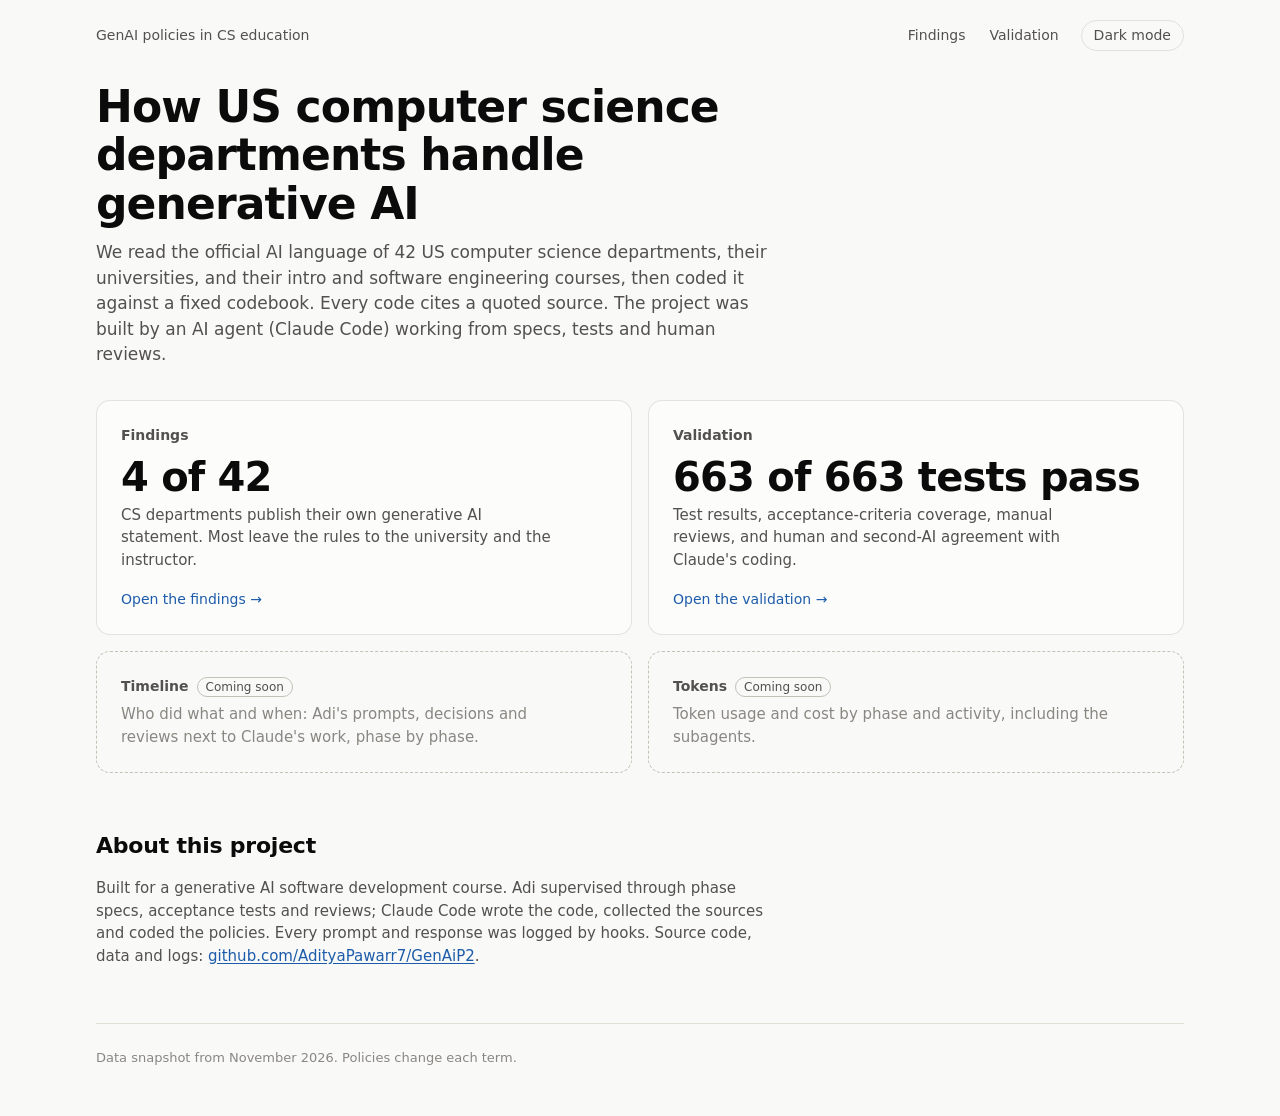
==== docs/index.html @ 7617d33b "Phase 7: landing page, README, link checks; privacy redactions docs/index.html (Findings, Validation" ====
<!doctype html>
<html lang="en">
<head>
<meta charset="utf-8">
<meta name="viewport" content="width=device-width, initial-scale=1">
<title>GenAI CS Policies</title>
<meta name="description" content="How 42 US computer science departments handle generative AI: findings, validation, and how the project was built with an AI agent.">
<script>
  // Apply a saved theme before first paint (per-viewer convenience only).
  try { var t = localStorage.getItem("theme"); if (t === "light" || t === "dark") document.documentElement.dataset.theme = t; } catch (e) {}
</script>
<link rel="stylesheet" href="assets/base.css">
<link rel="stylesheet" href="assets/home.css">
</head>
<body>
<div class="wrap">
  <header class="top">
    <a class="site" href="index.html" aria-current="page">GenAI policies in CS education</a>
    <nav class="pages" aria-label="Dashboards">
      <a href="findings.html">Findings</a>
      <a href="validation.html">Validation</a>
    </nav>
    <button class="theme-btn" id="theme-btn" type="button" aria-label="Switch color theme">Dark mode</button>
  </header>

  <main id="main">
    <h1>How US computer science departments handle generative AI</h1>
    <p class="dek">We read the official AI language of 42 US computer science departments, their universities, and their intro and software engineering courses, then coded it against a fixed codebook. Every code cites a quoted source. The project was built by an AI agent (Claude Code) working from specs, tests and human reviews.</p>

    <section class="cards" aria-label="Dashboards">
      <a class="card" href="findings.html" data-page="findings">
        <p class="kicker">Findings</p>
        <p class="big" id="findings-figure">4 of 42</p>
        <p class="what" id="findings-text">CS departments publish their own generative AI statement. Most leave the rules to the university and the instructor.</p>
        <span class="go">Open the findings →</span>
      </a>
      <a class="card" href="validation.html" data-page="validation">
        <p class="kicker">Validation</p>
        <p class="big" id="validation-figure">All tests pass</p>
        <p class="what" id="validation-text">Test results, acceptance-criteria coverage, manual reviews, and human and second-AI agreement with Claude's coding.</p>
        <span class="go">Open the validation →</span>
      </a>
      <div class="card soon" data-page="timeline" aria-disabled="true">
        <p class="kicker">Timeline <span class="tag">Coming soon</span></p>
        <p class="what">Who did what and when: Adi's prompts, decisions and reviews next to Claude's work, phase by phase.</p>
      </div>
      <div class="card soon" data-page="tokens" aria-disabled="true">
        <p class="kicker">Tokens <span class="tag">Coming soon</span></p>
        <p class="what">Token usage and cost by phase and activity, including the subagents.</p>
      </div>
    </section>

    <section class="about" aria-labelledby="h-about">
      <h2 id="h-about">About this project</h2>
      <p>Built for a generative AI software development course. Adi supervised through phase specs, acceptance tests and reviews; Claude Code wrote the code, collected the sources and coded the policies. Every prompt and response was logged by hooks. Source code, data and logs: <a href="https://github.com/AdityaPawarr7/GenAiP2">github.com/AdityaPawarr7/GenAiP2</a>.</p>
    </section>
  </main>

  <footer>Data snapshot from November 2026. Policies change each term.</footer>
</div>
<script src="assets/home.js"></script>
</body>
</html>
---- docs/assets/base.css ----
/* Shared tokens and components for every dashboard page (findings, validation, ...).
   Color roles follow .claude/skills/dataviz/references/palette.md; palettes validated
   with validate_palette.js in both modes. Status colors are the palette's fixed steps. */
:root {
  color-scheme: light;
  --plane: #f9f9f7;
  --surface: #fcfcfb;
  --ink: #0b0b0b;
  --ink-2: #52514e;
  --muted: #898781;
  --grid: #e1e0d9;
  --axis: #c3c2b7;
  --ring: rgba(11, 11, 11, 0.10);
  --wash: rgba(42, 120, 214, 0.08);
  --accent: #2a78d6;          /* series slot 1: the highlighted entity */
  --accent-text: #1c5cab;     /* accent used as link/text: darker step, 4.5:1+ */
  --cell-off: #e1e0d9;
  --s1: #2a78d6; --s2: #eb6834; --s3: #1baf7a;   /* type: private, public, other */
  --neg2: #b53130; --neg1: #e34948; --zero: #b5b4ad; --pos1: #2a78d6; --pos2: #1c5cab;
  --none: #d6d5ce;            /* "no policy found" bars */
  --mark-bg: rgba(42, 120, 214, 0.16);
  --focus: #1c5cab;
  --good: #0ca30c; --critical: #d03b3b; --warning: #fab219;   /* status: fixed, never themed */
  --good-text: #006300; --critical-text: #b53130;
}
@media (prefers-color-scheme: dark) {
  :root:where(:not([data-theme="light"])) {
    color-scheme: dark;
    --plane: #0d0d0d; --surface: #1a1a19; --ink: #f0efec; --ink-2: #c3c2b7; --muted: #898781;
    --grid: #2c2c2a; --axis: #383835; --ring: rgba(255, 255, 255, 0.10); --wash: rgba(57, 135, 229, 0.12);
    --accent: #3987e5; --accent-text: #86b6ef; --cell-off: #3a3a37;
    --s1: #3987e5; --s2: #d95926; --s3: #199e70;
    --neg2: #f2a3a2; --neg1: #e66767; --zero: #5c5b57; --pos1: #5598e7; --pos2: #9ec5f4;
    --none: #383835; --mark-bg: rgba(57, 135, 229, 0.28); --focus: #86b6ef;
    --good-text: #0ca30c; --critical-text: #f2a3a2;
  }
}
:root[data-theme="dark"] {
  color-scheme: dark;
  --plane: #0d0d0d; --surface: #1a1a19; --ink: #f0efec; --ink-2: #c3c2b7; --muted: #898781;
  --grid: #2c2c2a; --axis: #383835; --ring: rgba(255, 255, 255, 0.10); --wash: rgba(57, 135, 229, 0.12);
  --accent: #3987e5; --accent-text: #86b6ef; --cell-off: #3a3a37;
  --s1: #3987e5; --s2: #d95926; --s3: #199e70;
  --neg2: #f2a3a2; --neg1: #e66767; --zero: #5c5b57; --pos1: #5598e7; --pos2: #9ec5f4;
  --none: #383835; --mark-bg: rgba(57, 135, 229, 0.28); --focus: #86b6ef;
  --good-text: #0ca30c; --critical-text: #f2a3a2;
}

* { box-sizing: border-box; }
html { -webkit-text-size-adjust: 100%; }
body {
  margin: 0;
  background: var(--plane);
  color: var(--ink);
  font: 16px/1.5 system-ui, -apple-system, "Segoe UI", sans-serif;
}
a { color: var(--accent-text); text-underline-offset: 2px; }
:focus-visible { outline: 2px solid var(--focus); outline-offset: 2px; }
.wrap { max-width: 1120px; margin: 0 auto; padding: 0 16px; }

/* Header */
.top { display: flex; align-items: center; justify-content: space-between; gap: 12px; padding: 20px 0 8px; }
.top .site { font-size: 14px; color: var(--ink-2); text-decoration: none; }
.top .site:hover { color: var(--ink); }
.theme-btn {
  font: inherit; font-size: 14px; color: var(--ink-2); background: transparent;
  border: 1px solid var(--ring); border-radius: 999px; padding: 4px 12px; cursor: pointer;
}
.pages { display: flex; gap: 4px; margin-left: auto; font-size: 14px; }
.pages a { color: var(--ink-2); text-decoration: none; padding: 4px 10px; border-radius: 999px; }
.pages a:hover { color: var(--ink); background: var(--wash); }
.pages a[aria-current="page"] { color: var(--ink); background: var(--wash); font-weight: 600; }
.theme-btn:hover { color: var(--ink); background: var(--wash); }

h1 { font-size: clamp(28px, 4.2vw, 44px); line-height: 1.1; letter-spacing: -0.02em; font-weight: 650; margin: 24px 0 12px; max-width: 22ch; }
.dek { color: var(--ink-2); max-width: 64ch; margin: 0 0 32px; font-size: 17px; }
h2 { font-size: 22px; letter-spacing: -0.01em; font-weight: 650; margin: 0 0 4px; }
h3 { font-size: 16px; font-weight: 600; margin: 0 0 2px; }
.sub { color: var(--ink-2); font-size: 14px; margin: 0 0 16px; max-width: 70ch; }
section { margin: 56px 0; }

.panel { background: var(--surface); border: 1px solid var(--ring); border-radius: 14px; padding: 24px; min-width: 0; }

/* Legends */
.key { display: flex; flex-wrap: wrap; gap: 4px 16px; font-size: 13px; color: var(--ink-2); margin: 0; padding: 0; list-style: none; }
.key li { display: inline-flex; align-items: center; gap: 6px; }
.sw { width: 10px; height: 10px; border-radius: 3px; display: inline-block; flex: none; }

/* KPI tiles */
.kpis { display: grid; grid-template-columns: repeat(4, minmax(0, 1fr)); gap: 16px; margin: 16px 0 0; }
.kpi { background: var(--surface); border: 1px solid var(--ring); border-radius: 10px; padding: 16px 18px; min-width: 0; }
.kpi .label { font-size: 14px; color: var(--ink-2); margin: 0 0 6px; }
.kpi .value { font-size: 32px; font-weight: 650; line-height: 1.1; letter-spacing: -0.02em; margin: 0; }
.kpi .detail { font-size: 13px; color: var(--ink-2); margin: 6px 0 0; }

/* Charts */
.charts { display: grid; grid-template-columns: repeat(2, minmax(0, 1fr)); gap: 16px; }
.charts .wide { grid-column: 1 / -1; }
.chart-box { position: relative; width: 100%; height: 260px; }
.chart-box.tall { height: 320px; }
details.as-table { margin-top: 12px; font-size: 14px; }
details.as-table summary { cursor: pointer; color: var(--ink-2); }
details.as-table table { border-collapse: collapse; margin-top: 8px; font-variant-numeric: tabular-nums; }
details.as-table th, details.as-table td { text-align: left; padding: 4px 16px 4px 0; border-bottom: 1px solid var(--grid); font-weight: 400; }
details.as-table th { color: var(--ink-2); }

.filters { display: flex; flex-wrap: wrap; gap: 8px; align-items: center; margin: 0 0 12px; }
.filters input, .filters select {
  font: inherit; font-size: 15px; color: var(--ink); background: var(--surface);
  border: 1px solid var(--axis); border-radius: 8px; padding: 8px 10px; min-width: 0;
}
.filters input { flex: 1 1 220px; }
.filters select { flex: 0 1 auto; }
.count { font-size: 14px; color: var(--ink-2); margin: 0 0 8px; }
.table-wrap { background: var(--surface); border: 1px solid var(--ring); border-radius: 12px; overflow: hidden; }

footer { color: var(--muted); font-size: 13px; padding: 24px 0 48px; border-top: 1px solid var(--grid); }

/* Shared hover tooltip for HTML marks (unit grid, segmented bar) */
.tip {
  position: fixed; z-index: 10; pointer-events: none; max-width: 260px;
  background: var(--surface); color: var(--ink); border: 1px solid var(--ring);
  border-radius: 8px; padding: 8px 10px; font-size: 13px; box-shadow: 0 4px 16px rgba(0, 0, 0, 0.12);
}
.tip strong { display: block; font-size: 15px; }
.tip span { color: var(--ink-2); }
.tip[hidden] { display: none; }

@media (max-width: 860px) {
  .charts { grid-template-columns: minmax(0, 1fr); }
  .kpis { grid-template-columns: repeat(2, minmax(0, 1fr)); }
}
@media (max-width: 640px) {
  .panel { padding: 18px; }
}
---- docs/assets/home.css ----
/* Landing page (page-specific). Shared tokens and components live in base.css. */
.cards { display: grid; grid-template-columns: repeat(2, minmax(0, 1fr)); gap: 16px; margin: 0; }
.card {
  display: flex; flex-direction: column; gap: 6px; min-width: 0;
  background: var(--surface); border: 1px solid var(--ring); border-radius: 14px; padding: 24px;
  color: var(--ink); text-decoration: none;
}
a.card:hover { background: var(--wash); }
a.card:hover .go { text-decoration: underline; }
.card .kicker { font-size: 14px; font-weight: 600; color: var(--ink-2); margin: 0; display: flex; gap: 8px; align-items: center; }
.card .big { font-size: 40px; line-height: 1.05; font-weight: 650; letter-spacing: -0.02em; margin: 4px 0 0; }
.card .what { font-size: 15px; color: var(--ink-2); margin: 0; max-width: 46ch; }
.card .go { margin-top: auto; padding-top: 12px; font-size: 14px; color: var(--accent-text); }
.card.soon { background: transparent; border-style: dashed; border-color: var(--axis); }
.card.soon .what { color: var(--muted); }
.tag { font-size: 12px; font-weight: 500; color: var(--ink-2); border: 1px solid var(--axis); border-radius: 999px; padding: 0 8px; }
.about p { color: var(--ink-2); max-width: 70ch; font-size: 15px; }

@media (max-width: 640px) {
  .cards { grid-template-columns: minmax(0, 1fr); }
  .card { padding: 18px; }
  .card .big { font-size: 32px; }
}
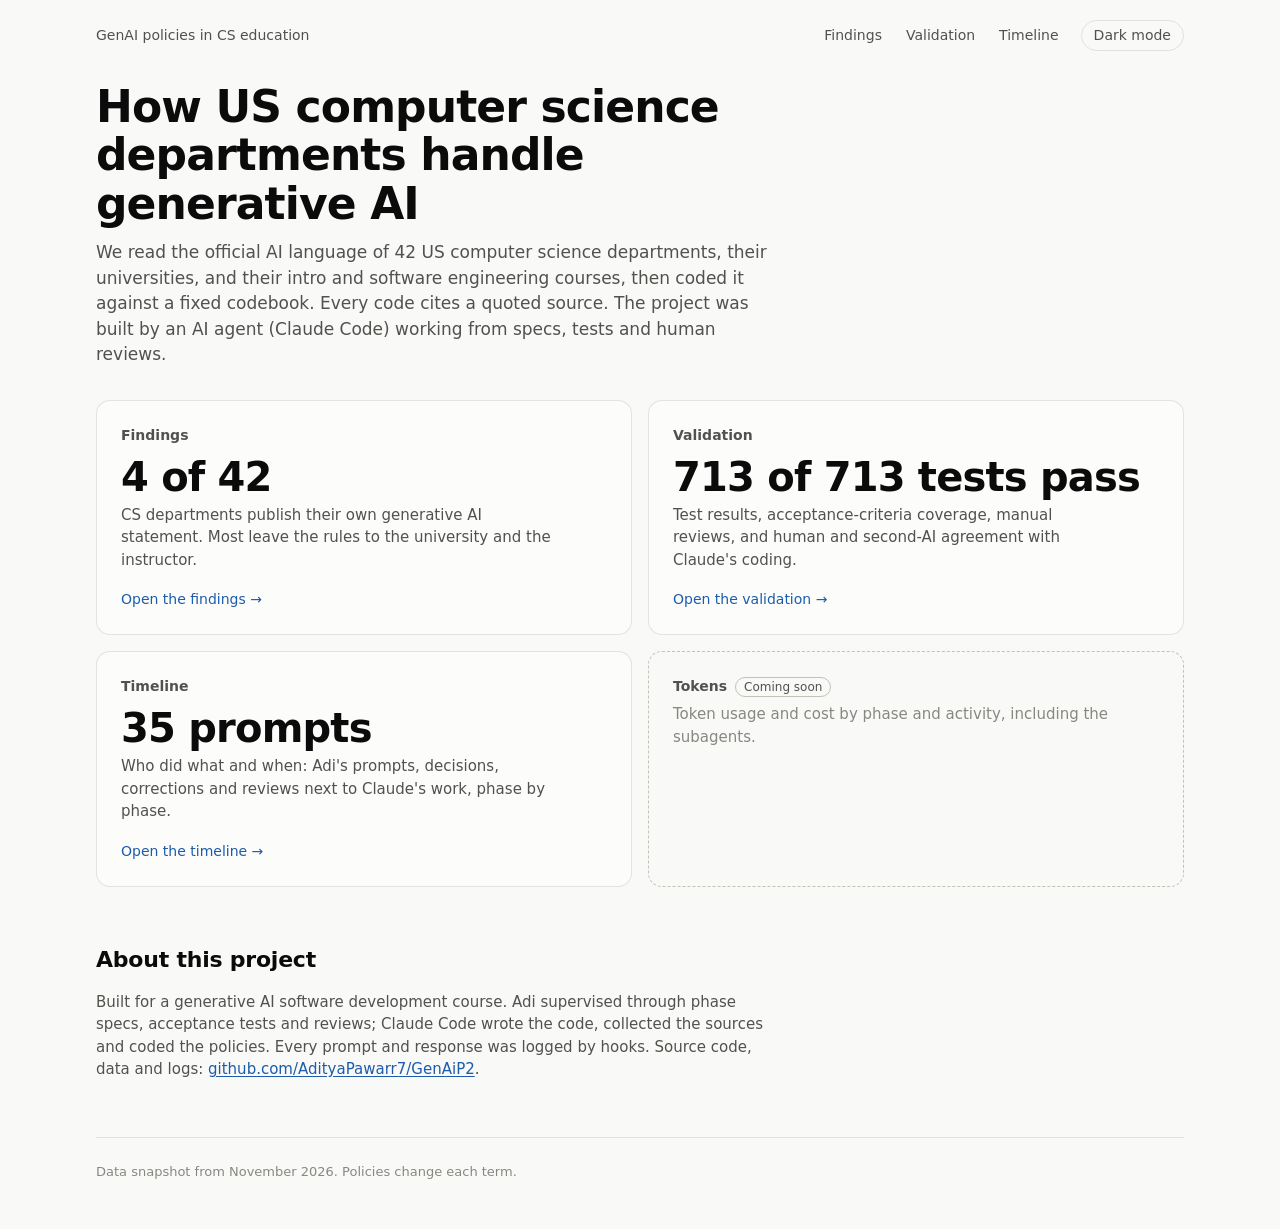
==== commit fab78f48: "Phase 5: contributions timeline scripts/build_timeline.py builds docs/data/timeline.json from logs/e" ====
--- a/docs/index.html
+++ b/docs/index.html
@@ -19,6 +19,7 @@
     <nav class="pages" aria-label="Dashboards">
       <a href="findings.html">Findings</a>
       <a href="validation.html">Validation</a>
+      <a href="timeline.html">Timeline</a>
     </nav>
     <button class="theme-btn" id="theme-btn" type="button" aria-label="Switch color theme">Dark mode</button>
   </header>
@@ -40,10 +41,12 @@
         <p class="what" id="validation-text">Test results, acceptance-criteria coverage, manual reviews, and human and second-AI agreement with Claude's coding.</p>
         <span class="go">Open the validation →</span>
       </a>
-      <div class="card soon" data-page="timeline" aria-disabled="true">
-        <p class="kicker">Timeline <span class="tag">Coming soon</span></p>
-        <p class="what">Who did what and when: Adi's prompts, decisions and reviews next to Claude's work, phase by phase.</p>
-      </div>
+      <a class="card" href="timeline.html" data-page="timeline">
+        <p class="kicker">Timeline</p>
+        <p class="big" id="timeline-figure">Adi's role</p>
+        <p class="what" id="timeline-text">Who did what and when: Adi's prompts, decisions, corrections and reviews next to Claude's work, phase by phase.</p>
+        <span class="go">Open the timeline →</span>
+      </a>
       <div class="card soon" data-page="tokens" aria-disabled="true">
         <p class="kicker">Tokens <span class="tag">Coming soon</span></p>
         <p class="what">Token usage and cost by phase and activity, including the subagents.</p>
--- a/docs/assets/base.css
+++ b/docs/assets/base.css
@@ -132,4 +132,6 @@
 }
 @media (max-width: 640px) {
   .panel { padding: 18px; }
+  .top { flex-wrap: wrap; }
+  .pages { order: 3; margin-left: 0; width: 100%; }
 }
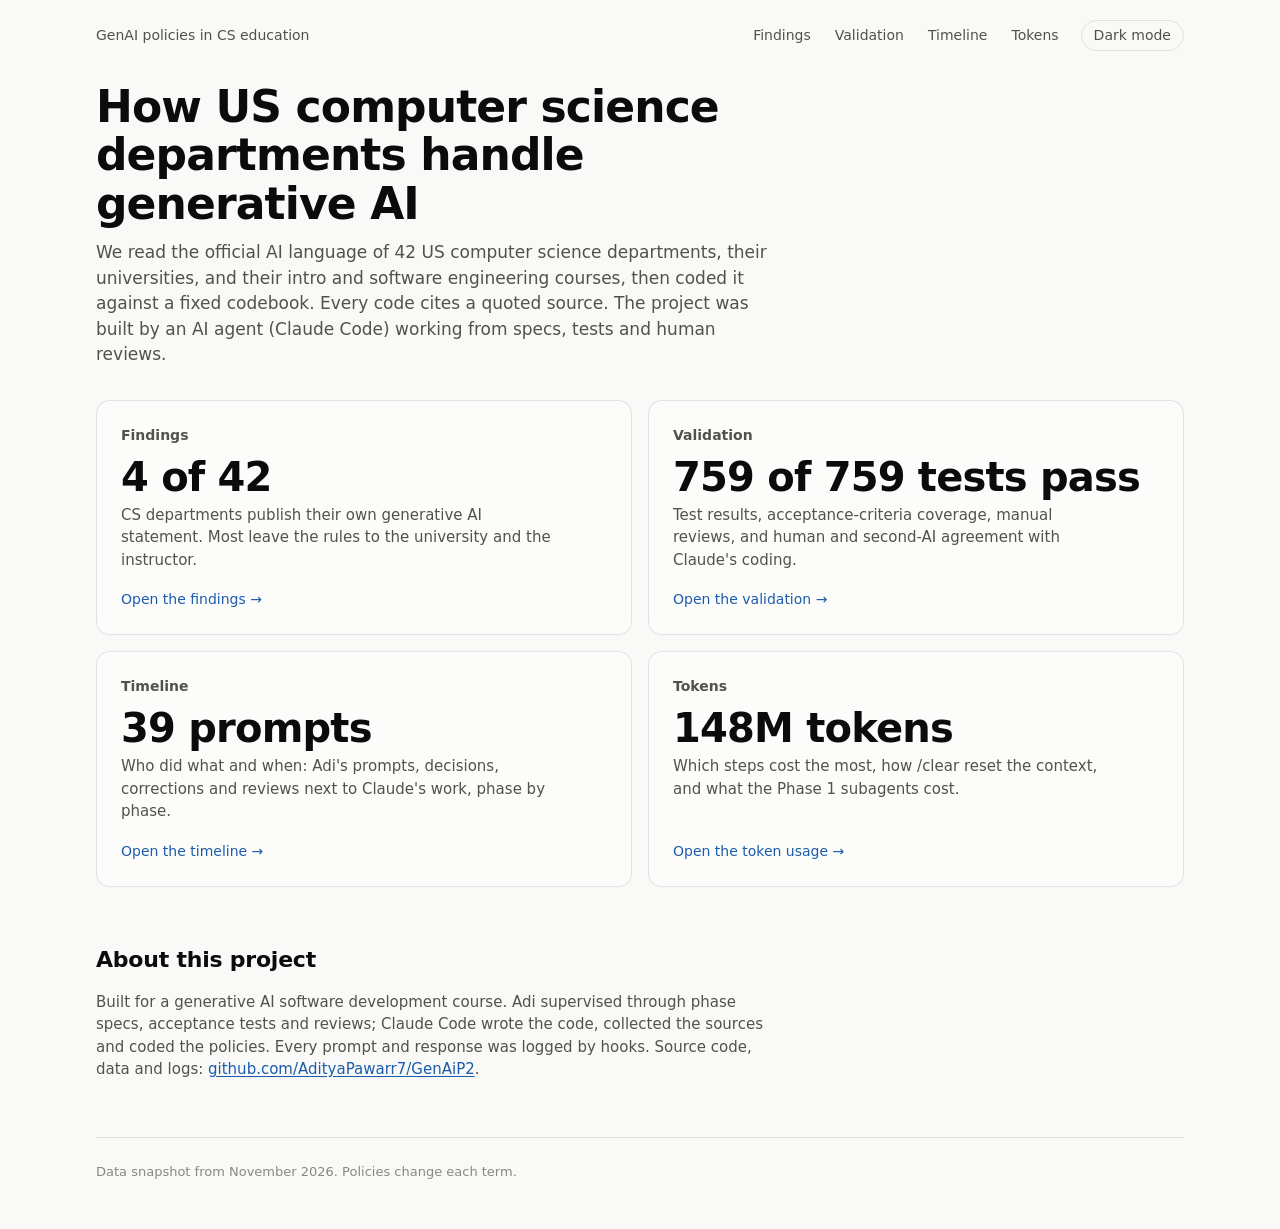
==== commit 158b101e: "Phase 6: token usage dashboard scripts/tokens.py builds docs/data/tokens.json from the Claude Code t" ====
--- a/docs/index.html
+++ b/docs/index.html
@@ -20,6 +20,7 @@
       <a href="findings.html">Findings</a>
       <a href="validation.html">Validation</a>
       <a href="timeline.html">Timeline</a>
+      <a href="tokens.html">Tokens</a>
     </nav>
     <button class="theme-btn" id="theme-btn" type="button" aria-label="Switch color theme">Dark mode</button>
   </header>
@@ -47,10 +48,12 @@
         <p class="what" id="timeline-text">Who did what and when: Adi's prompts, decisions, corrections and reviews next to Claude's work, phase by phase.</p>
         <span class="go">Open the timeline →</span>
       </a>
-      <div class="card soon" data-page="tokens" aria-disabled="true">
-        <p class="kicker">Tokens <span class="tag">Coming soon</span></p>
-        <p class="what">Token usage and cost by phase and activity, including the subagents.</p>
-      </div>
+      <a class="card" href="tokens.html" data-page="tokens">
+        <p class="kicker">Tokens</p>
+        <p class="big" id="tokens-figure">Token usage</p>
+        <p class="what" id="tokens-text">Which steps cost the most, how /clear reset the context, and what the Phase 1 subagents cost.</p>
+        <span class="go">Open the token usage →</span>
+      </a>
     </section>
 
     <section class="about" aria-labelledby="h-about">
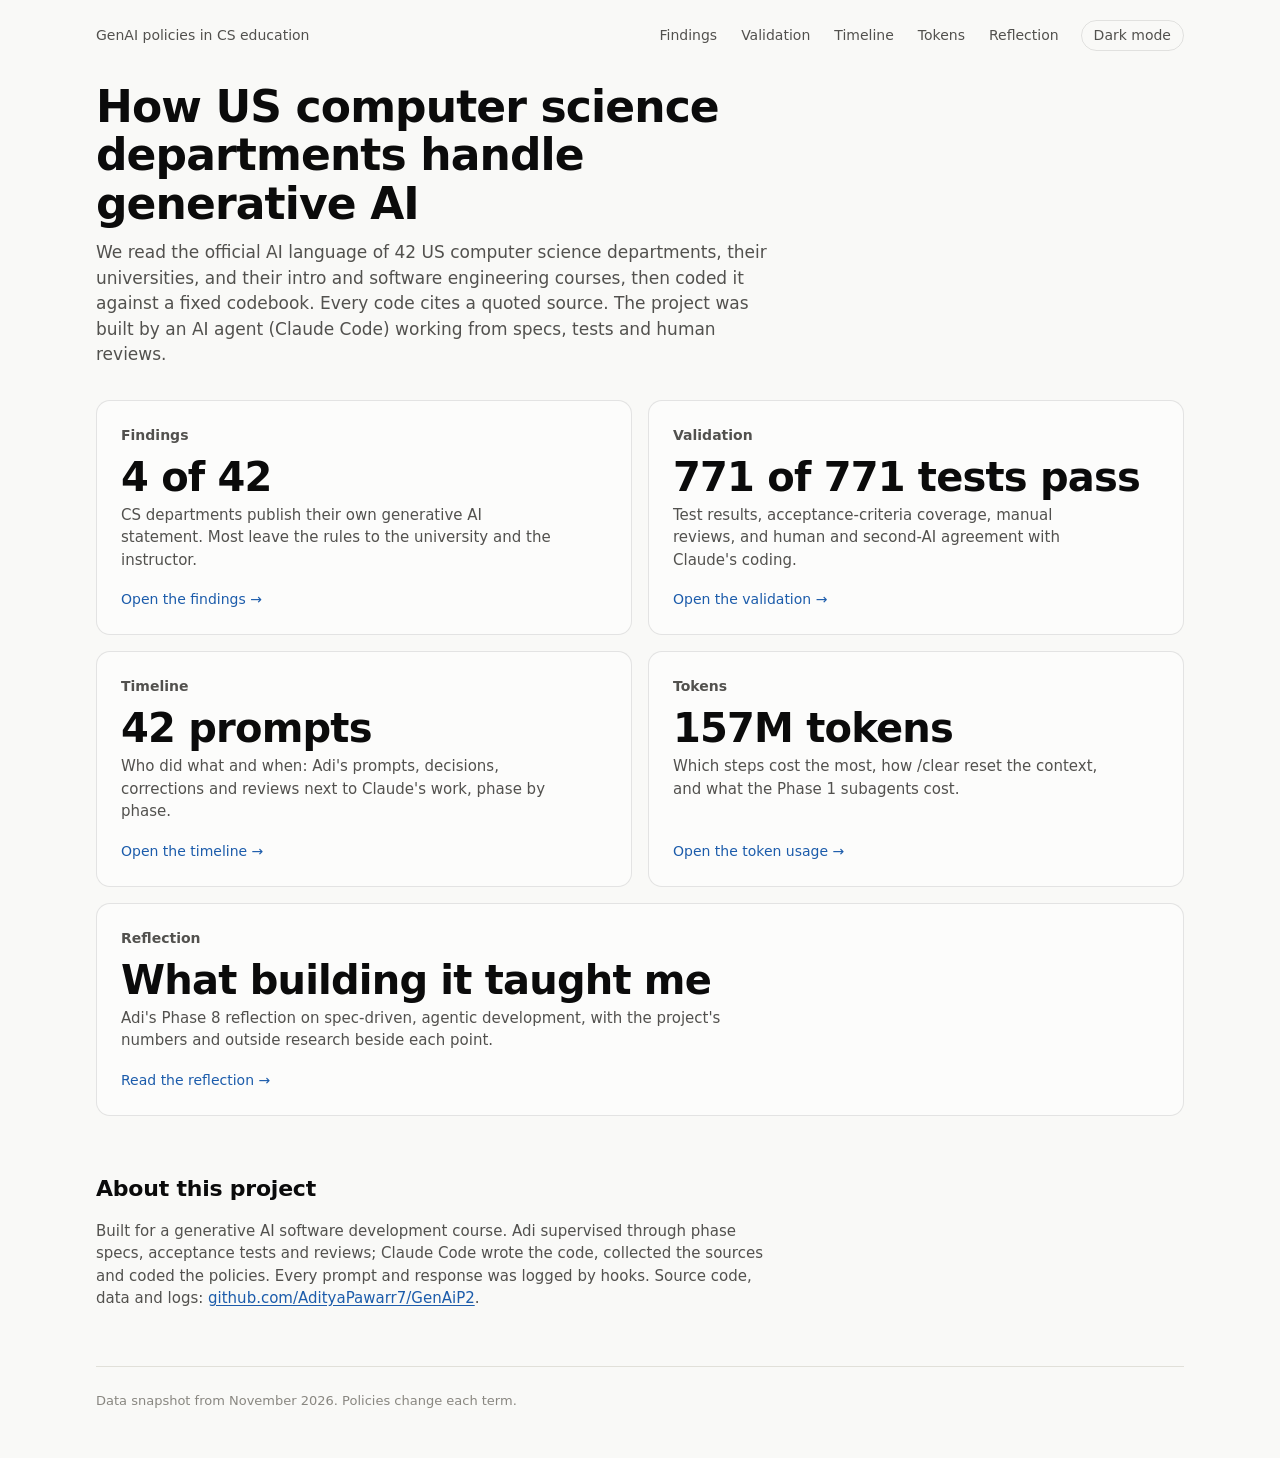
==== commit 2c0d19f7: "Phase 8: reflection page Adi's reflection on docs/reflection.html with live side-note numbers and si" ====
--- a/docs/index.html
+++ b/docs/index.html
@@ -21,6 +21,7 @@
       <a href="validation.html">Validation</a>
       <a href="timeline.html">Timeline</a>
       <a href="tokens.html">Tokens</a>
+      <a href="reflection.html">Reflection</a>
     </nav>
     <button class="theme-btn" id="theme-btn" type="button" aria-label="Switch color theme">Dark mode</button>
   </header>
@@ -54,6 +55,12 @@
         <p class="what" id="tokens-text">Which steps cost the most, how /clear reset the context, and what the Phase 1 subagents cost.</p>
         <span class="go">Open the token usage →</span>
       </a>
+      <a class="card wide" href="reflection.html" data-page="reflection">
+        <p class="kicker">Reflection</p>
+        <p class="big">What building it taught me</p>
+        <p class="what">Adi's Phase 8 reflection on spec-driven, agentic development, with the project's numbers and outside research beside each point.</p>
+        <span class="go">Read the reflection →</span>
+      </a>
     </section>
 
     <section class="about" aria-labelledby="h-about">
--- a/docs/assets/base.css
+++ b/docs/assets/base.css
@@ -133,5 +133,5 @@
 @media (max-width: 640px) {
   .panel { padding: 18px; }
   .top { flex-wrap: wrap; }
-  .pages { order: 3; margin-left: 0; width: 100%; }
+  .pages { order: 3; margin-left: 0; width: 100%; flex-wrap: wrap; }
 }
--- a/docs/assets/home.css
+++ b/docs/assets/home.css
@@ -21,3 +21,5 @@
   .card { padding: 18px; }
   .card .big { font-size: 32px; }
 }
+.card.wide { grid-column: 1 / -1; }
+.card.wide .what { max-width: 70ch; }
